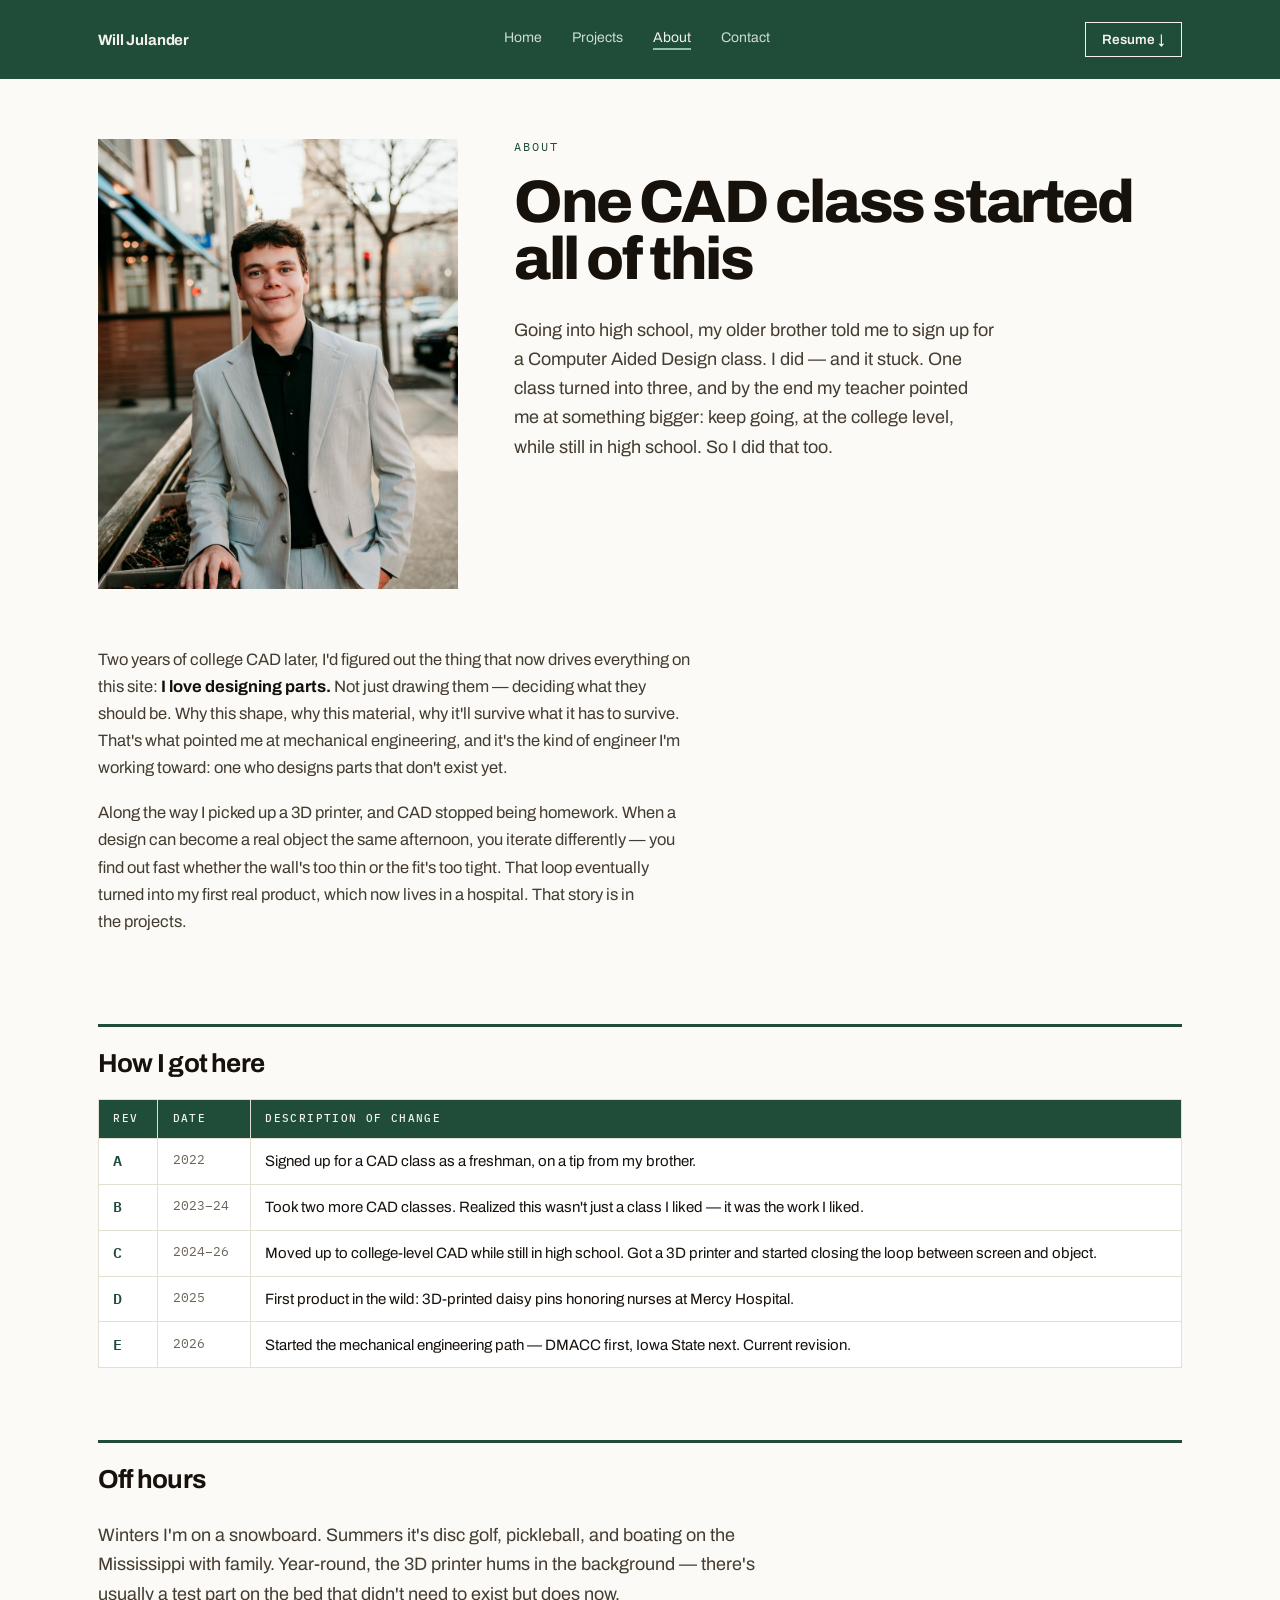
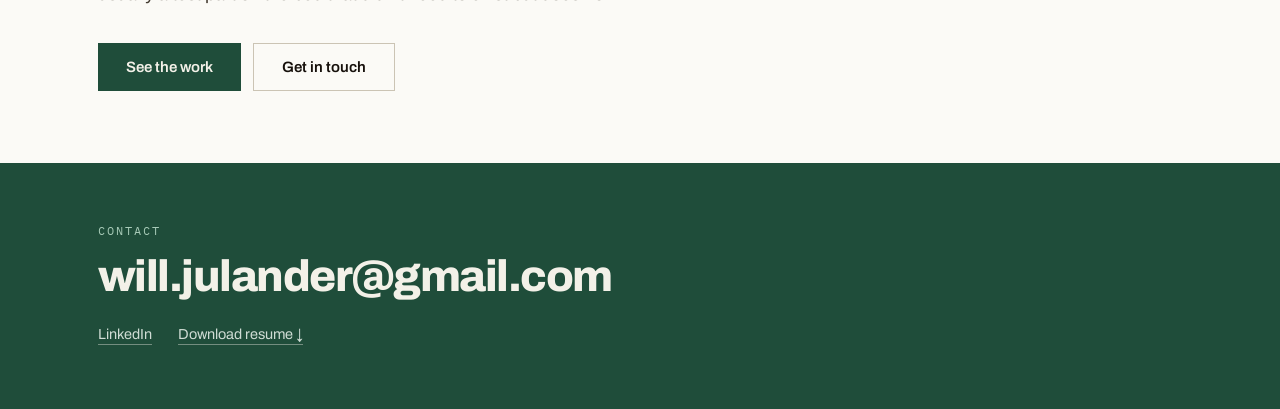
==== about.html @ 6ea503ba "Initial upload of portfolio site" ====
<!DOCTYPE html>
<html lang="en">
<head>
<meta charset="UTF-8">
<meta name="viewport" content="width=device-width, initial-scale=1.0">
<title>About — Will Julander</title>
<meta name="description" content="How Will Julander went from one CAD class to mechanical engineering.">
<link rel="icon" href="data:image/svg+xml,%3Csvg xmlns='http://www.w3.org/2000/svg' viewBox='0 0 32 32'%3E%3Crect width='32' height='32' fill='%231f4d3a'/%3E%3Ctext x='16' y='22' font-family='Arial' font-size='13' font-weight='bold' fill='%23f3f1e8' text-anchor='middle'%3EWJ%3C/text%3E%3C/svg%3E">
<link rel="preconnect" href="https://fonts.googleapis.com">
<link rel="preconnect" href="https://fonts.gstatic.com" crossorigin>
<link href="https://fonts.googleapis.com/css2?family=Archivo:wght@400;500;600;700;800&family=IBM+Plex+Mono:wght@400;500&display=swap" rel="stylesheet">
<link rel="stylesheet" href="css/style.css">
</head>
<body>
<div class="page">

  <header class="site">
    <a class="mark" href="index.html">Will Julander</a>
    <nav class="nav-links" aria-label="Main">
      <a href="index.html">Home</a>
      <a href="projects.html">Projects</a>
      <a href="about.html" aria-current="page">About</a>
      <a href="contact.html">Contact</a>
    </nav>
    <a class="btn-resume" href="assets/Will-Julander-Resume.pdf" download>Resume &#8595;</a>
  </header>

  <main>
    <section class="about-hero reveal">
      <img src="assets/headshot.jpg" alt="Will Julander">
      <div>
        <p class="eyebrow">About</p>
        <h1>One CAD class started all of this</h1>
        <p class="lede">Going into high school, my older brother told me to sign up for a
        Computer Aided Design class. I did &mdash; and it stuck. One class turned into three,
        and by the end my teacher pointed me at something bigger: keep going, at the college
        level, while still in high school. So I did that too.</p>
      </div>
    </section>

    <section class="section-wrap reveal">
      <div class="prose">
        <p>Two years of college CAD later, I'd figured out the thing that now drives
        everything on this site: <strong>I love designing parts.</strong> Not just drawing
        them &mdash; deciding what they should be. Why this shape, why this material, why
        it'll survive what it has to survive. That's what pointed me at mechanical
        engineering, and it's the kind of engineer I'm working toward: one who designs parts
        that don't exist yet.</p>
        <p>Along the way I picked up a 3D printer, and CAD stopped being homework. When a
        design can become a real object the same afternoon, you iterate differently &mdash;
        you find out fast whether the wall's too thin or the fit's too tight. That loop
        eventually turned into my first real product, which now lives in a hospital. That
        story is in <a href="projects/daisies-for-mercy.html">the projects</a>.</p>
      </div>
    </section>

    <section class="section-wrap reveal">
      <h2 class="ruled-h">How I got here</h2>
      <table class="rev-table">
        <thead>
          <tr><th scope="col">Rev</th><th scope="col">Date</th><th scope="col">Description of change</th></tr>
        </thead>
        <tbody>
          <tr><td class="rev">A</td><td class="date">2022</td><td>Signed up for a CAD class as a freshman, on a tip from my brother.</td></tr>
          <tr><td class="rev">B</td><td class="date">2023&ndash;24</td><td>Took two more CAD classes. Realized this wasn't just a class I liked &mdash; it was the work I liked.</td></tr>
          <tr><td class="rev">C</td><td class="date">2024&ndash;26</td><td>Moved up to college-level CAD while still in high school. Got a 3D printer and started closing the loop between screen and object.</td></tr>
          <tr><td class="rev">D</td><td class="date">2025</td><td>First product in the wild: 3D-printed daisy pins honoring nurses at Mercy Hospital.</td></tr>
          <tr><td class="rev">E</td><td class="date">2026</td><td>Started the mechanical engineering path &mdash; DMACC first, Iowa State next. Current revision.</td></tr>
        </tbody>
      </table>
    </section>

    <section class="section-wrap reveal">
      <h2 class="ruled-h">Off hours</h2>
      <p class="lede" style="max-width: 70ch;">Winters I'm on a snowboard. Summers it's disc
      golf, pickleball, and boating on the Mississippi with family. Year-round, the 3D printer
      hums in the background &mdash; there's usually a test part on the bed that didn't need
      to exist but does now.</p>
      <div class="ctas">
        <a class="btn solid" href="projects.html">See the work</a>
        <a class="btn quiet" href="contact.html">Get in touch</a>
      </div>
    </section>
  </main>

  <footer class="contact">
    <p class="eyebrow">Contact</p>
    <a class="contact-email" href="mailto:will.julander@gmail.com">will.julander@gmail.com</a>
    <div class="contact-links">
      <a href="https://www.linkedin.com/in/will-julander/" target="_blank" rel="noopener">LinkedIn</a>
      <a href="assets/Will-Julander-Resume.pdf" download>Download resume &#8595;</a>
    </div>
  </footer>

</div>

<script src="js/main.js"></script>
</body>
</html>
---- css/style.css ----
/* Will Julander — Portfolio (direction "6a Ruled")
   Plain CSS, no build step. Fonts: Archivo + IBM Plex Mono (Google Fonts).
   Warm paper ground, one strong brand green used in quantity, projects as rows. */

:root {
  --green: #1f4d3a;          /* primary brand green */
  --green-dark: #163827;     /* hover / footer-solid variant */
  --green-tint: #eef1ec;     /* row hover, model panel ground */
  --green-pale: #a8cbb8;     /* small labels on green */
  --green-soft: #cfdcd4;     /* body text on green */
  --paper: #fbfaf6;          /* page background */
  --paper-2: #f3f1e8;        /* light-on-green text, inset panels */
  --ink: #17110c;            /* headlines */
  --ink-2: #443c31;          /* hero body copy */
  --ink-3: #504738;          /* project body copy */
  --ink-4: #6b6459;          /* small labels, nav idle */
  --rule: #e4dfd3;           /* hairline dividers */
  --rule-2: #cbc4b4;         /* secondary button border */
  --wrap: 1180px;
  /* Side padding that lines full-bleed bars' content up with the 1180px column
     (the column's own sections carry 48px padding, so 1180 - 96 = 1084). */
  --edge: max(48px, calc((100vw - 1084px) / 2));
}

* { box-sizing: border-box; }

html { scroll-behavior: smooth; overflow-x: hidden; }

body {
  margin: 0;
  overflow-x: hidden;
  background: var(--paper);
  color: var(--ink);
  font-family: Archivo, "Helvetica Neue", Helvetica, Arial, sans-serif;
  -webkit-font-smoothing: antialiased;
}

a { color: inherit; text-decoration: none; }
a:hover { color: var(--green); }
img, svg { display: block; max-width: 100%; }

::selection { background: var(--green-tint); color: var(--green-dark); }
:focus-visible { outline: 2px solid var(--green); outline-offset: 3px; }

.page { max-width: var(--wrap); margin: 0 auto; }

/* Shared small type */
.eyebrow {
  margin: 0 0 20px;
  font-family: "IBM Plex Mono", ui-monospace, monospace;
  font-size: 11.5px;
  letter-spacing: 0.18em;
  text-transform: uppercase;
  color: var(--green);
}
.mono-note {
  font-family: "IBM Plex Mono", ui-monospace, monospace;
  font-size: 10.5px;
  letter-spacing: 0.12em;
  text-transform: uppercase;
  color: var(--ink-4);
}

/* ---------- header (green bar) ---------- */
.site {
  display: flex;
  align-items: center;
  justify-content: space-between;
  gap: 24px;
  width: 100vw;
  margin-left: calc(50% - 50vw);
  padding: 22px var(--edge);
  background: var(--green);
  color: var(--paper-2);
}
.site .mark { font-size: 15px; font-weight: 700; letter-spacing: -0.01em; }
.site .mark:hover { color: #fff; }
.nav-links { display: flex; gap: 30px; font-size: 14px; }
.nav-links a { color: var(--green-soft); }
.nav-links a:hover { color: #fff; }
.nav-links a[aria-current="page"] {
  color: var(--paper-2);
  border-bottom: 2px solid #8fbfa5;
  padding-bottom: 3px;
}
.btn-resume {
  font-size: 13.5px;
  font-weight: 600;
  border: 1.5px solid var(--paper-2);
  padding: 9px 16px;
}
.btn-resume:hover { background: var(--paper-2); color: var(--green); }

/* ---------- buttons ---------- */
.btn {
  display: inline-flex;
  align-items: center;
  gap: 0.5em;
  font-size: 15px;
  font-weight: 600;
  padding: 15px 28px;
  transition: background 0.2s, border-color 0.2s, color 0.2s;
}
.btn.solid { background: var(--green); color: var(--paper-2); }
.btn.solid:hover { background: var(--green-dark); color: var(--paper-2); }
.btn.quiet { border: 1.5px solid var(--rule-2); color: var(--ink); }
.btn.quiet:hover { border-color: var(--green); color: var(--green); }

/* ---------- hero (home) ---------- */
.hero {
  display: grid;
  grid-template-columns: 400px 1fr;
  gap: 56px;
  align-items: center;
  padding: 64px 48px 56px;
}
.hero img { width: 100%; aspect-ratio: 4 / 5; object-fit: cover; }
.hero h1 {
  margin: 0;
  font-size: 84px;
  line-height: 0.92;
  font-weight: 800;
  letter-spacing: -0.042em;
}
.lede {
  margin: 28px 0 0;
  max-width: 48ch;
  font-size: 18px;
  line-height: 1.62;
  color: var(--ink-2);
  text-wrap: pretty;
}
.ctas { display: flex; gap: 12px; margin-top: 34px; flex-wrap: wrap; }

/* ---------- ruled statement band (the "6a" middle) ---------- */
.statement {
  margin: 0 48px 70px;
  padding: 34px 0;
  border-top: 3px solid var(--green);
  border-bottom: 3px solid var(--green);
}
.statement h2 {
  margin: 0;
  font-size: 38px;
  font-weight: 700;
  letter-spacing: -0.035em;
  color: var(--ink);
}
.statement p {
  margin: 14px 0 0;
  max-width: 78ch;
  font-size: 16.5px;
  line-height: 1.6;
  color: var(--ink-3);
  text-wrap: pretty;
}

/* ---------- featured projects (rows) ---------- */
.projects { padding: 0 48px 72px; }
.projects h2 {
  margin: 0 0 34px;
  padding-bottom: 16px;
  font-size: 30px;
  font-weight: 700;
  letter-spacing: -0.025em;
  border-bottom: 1px solid var(--green);
}
.row {
  display: grid;
  grid-template-columns: 300px 1fr;
  gap: 34px;
  align-items: center;
  padding: 26px 18px;
  margin: 0 -18px;
  border-bottom: 1px solid var(--rule);
  transition: background 0.2s;
}
.row:hover { background: var(--green-tint); color: inherit; }
.row-media {
  height: 186px;
  display: flex;
  align-items: flex-end;
  padding: 11px;
  background: repeating-linear-gradient(135deg, #e4e8e2 0 8px, var(--green-tint) 8px 16px);
}
.row-media.has-img { padding: 0; background: none; }
.row-media.has-img img { width: 100%; height: 100%; object-fit: cover; }
.slot-label {
  font-family: "IBM Plex Mono", ui-monospace, monospace;
  font-size: 10px;
  letter-spacing: 0.1em;
  text-transform: uppercase;
  color: var(--ink-4);
}
.row-viewer {
  position: relative;
  height: 186px;
  background: var(--green-tint);
  border: 1px solid #dbe2dc;
  overflow: hidden;
}
.row-viewer canvas { display: block; width: 100%; height: 100%; cursor: grab; }
.row-viewer canvas:active { cursor: grabbing; }
.drag-hint {
  position: absolute;
  bottom: 8px;
  right: 10px;
  z-index: 2;
  padding: 3px 7px;
  background: rgba(255, 255, 255, 0.8);
  font-family: "IBM Plex Mono", ui-monospace, monospace;
  font-size: 10px;
  letter-spacing: 0.1em;
  text-transform: uppercase;
  color: var(--green);
}
.row-tag {
  margin: 0 0 10px;
  font-family: "IBM Plex Mono", ui-monospace, monospace;
  font-size: 10.5px;
  letter-spacing: 0.14em;
  text-transform: uppercase;
  color: var(--green);
}
.row h3 {
  margin: 0 0 9px;
  font-size: 24px;
  font-weight: 700;
  letter-spacing: -0.025em;
}
.row p {
  margin: 0;
  max-width: 64ch;
  font-size: 15.5px;
  line-height: 1.58;
  color: var(--ink-3);
}
.all-projects { margin-top: 22px; }
.all-projects a { font-size: 14.5px; font-weight: 600; color: var(--green); }
.all-projects a:hover { color: var(--green-dark); }

/* ---------- interior page intro ---------- */
.page-intro {
  padding: 60px 48px 40px;
}
.page-intro h1 {
  margin: 0;
  font-size: 64px;
  line-height: 0.95;
  font-weight: 800;
  letter-spacing: -0.04em;
}
.page-intro .lede { margin-top: 24px; max-width: 62ch; }

.section-wrap { padding: 0 48px 72px; }

/* ---------- prose (about, detail copy) ---------- */
.prose { max-width: 66ch; }
.prose > * + * { margin-top: 1.1rem; }
.prose p { font-size: 16.5px; line-height: 1.65; color: var(--ink-2); text-wrap: pretty; }
.prose strong { color: var(--ink); }

/* Ruled sub-heading — the statement-band rules, reused to divide long-form */
.ruled-h {
  margin: 0 0 22px;
  padding: 22px 0 0;
  border-top: 3px solid var(--green);
  font-size: 26px;
  font-weight: 700;
  letter-spacing: -0.03em;
}

/* ---------- about: photo + intro ---------- */
.about-hero {
  display: grid;
  grid-template-columns: 360px 1fr;
  gap: 56px;
  align-items: start;
  padding: 60px 48px 40px;
}
.about-hero img { width: 100%; aspect-ratio: 4 / 5; object-fit: cover; }
.about-hero h1 {
  margin: 0;
  font-size: 60px;
  line-height: 0.95;
  font-weight: 800;
  letter-spacing: -0.04em;
}

/* revision-history table — the story as a rev block, in 6a green */
.rev-table { width: 100%; border-collapse: collapse; border: 1.5px solid var(--green); background: #fff; }
.rev-table caption {
  text-align: left;
  font-family: "IBM Plex Mono", ui-monospace, monospace;
  font-size: 11px;
  letter-spacing: 0.14em;
  text-transform: uppercase;
  color: var(--ink-4);
  padding-bottom: 0.7rem;
}
.rev-table th, .rev-table td {
  padding: 0.7rem 0.9rem;
  border: 1px solid var(--rule);
  text-align: left;
  vertical-align: top;
  font-size: 15px;
  line-height: 1.5;
}
.rev-table thead th {
  font-family: "IBM Plex Mono", ui-monospace, monospace;
  font-size: 10.5px;
  letter-spacing: 0.13em;
  text-transform: uppercase;
  color: var(--paper-2);
  font-weight: 500;
  background: var(--green);
}
.rev-table .rev { font-family: "IBM Plex Mono", ui-monospace, monospace; color: var(--green); font-weight: 600; white-space: nowrap; }
.rev-table .date { font-family: "IBM Plex Mono", ui-monospace, monospace; font-size: 13px; color: var(--ink-4); white-space: nowrap; }

/* ---------- contact page ---------- */
.contact-main { padding: 60px 48px 40px; }
.contact-main .big {
  margin: 0;
  font-size: clamp(28px, 4.5vw, 52px);
  font-weight: 800;
  letter-spacing: -0.035em;
  line-height: 1.05;
  text-wrap: pretty;
}
.contact-main .big a { border-bottom: 3px solid var(--green); }
.contact-main .big a:hover { color: var(--green); }
.contact-rows { margin-top: 40px; border-top: 1.5px solid var(--green); }
.contact-rows .r {
  display: grid;
  grid-template-columns: 190px 1fr auto;
  gap: 20px;
  align-items: center;
  padding: 18px 0;
  border-bottom: 1px solid var(--rule);
  font-size: 15.5px;
}
.contact-rows .r .k {
  font-family: "IBM Plex Mono", ui-monospace, monospace;
  font-size: 11px;
  letter-spacing: 0.14em;
  text-transform: uppercase;
  color: var(--green);
}
.notes { margin-top: 40px; }
.notes ol { list-style: none; counter-reset: n; margin: 14px 0 0; padding: 0; }
.notes li {
  counter-increment: n;
  position: relative;
  padding: 8px 0 8px 34px;
  color: var(--ink-3);
  font-size: 15px;
  line-height: 1.55;
}
.notes li::before {
  content: counter(n) ".";
  position: absolute;
  left: 4px;
  font-family: "IBM Plex Mono", ui-monospace, monospace;
  font-size: 13px;
  color: var(--green);
}

/* ---------- project detail pages ---------- */
.detail-head {
  margin: 40px 48px 0;
  border: 1.5px solid var(--green);
  background: #fff;
  display: grid;
  grid-template-columns: 1fr auto;
}
.detail-head .title-cell { padding: 30px 34px; }
.detail-head .title-cell .row-tag { margin-bottom: 12px; }
.detail-head .title-cell h1 {
  margin: 0;
  font-size: clamp(30px, 4.5vw, 46px);
  font-weight: 800;
  letter-spacing: -0.035em;
  line-height: 0.98;
}
.detail-head .spec-cell {
  border-left: 1.5px solid var(--green);
  display: grid;
  grid-auto-rows: 1fr;
  min-width: 210px;
}
.detail-head .spec-cell div {
  padding: 0.6rem 1.1rem;
  display: flex;
  flex-direction: column;
  justify-content: center;
}
.detail-head .spec-cell div + div { border-top: 1px solid var(--rule); }
.spec-label {
  font-family: "IBM Plex Mono", ui-monospace, monospace;
  font-size: 9.5px;
  letter-spacing: 0.13em;
  text-transform: uppercase;
  color: var(--ink-4);
}
.spec-value { font-family: "IBM Plex Mono", ui-monospace, monospace; font-size: 13px; color: var(--ink); }

.detail-body {
  display: grid;
  grid-template-columns: minmax(0, 1.6fr) minmax(0, 1fr);
  gap: 56px;
  padding: 48px 48px 24px;
}
.detail-body h2 { font-size: 22px; font-weight: 700; letter-spacing: -0.02em; margin: 34px 0 0; }
.detail-body h2:first-child { margin-top: 0; }
.detail-body .prose > * + * { margin-top: 1rem; }

/* the detail-page live model panel */
.model-panel {
  position: relative;
  height: 300px;
  background: var(--green-tint);
  border: 1px solid #dbe2dc;
  overflow: hidden;
}
.model-panel canvas { display: block; width: 100%; height: 100%; cursor: grab; }
.model-panel canvas:active { cursor: grabbing; }

.process-list { list-style: none; counter-reset: step; margin: 0; padding: 0; }
.process-list li {
  counter-increment: step;
  padding: 0.9rem 0 0.9rem 3rem;
  position: relative;
  border-bottom: 1px solid var(--rule);
  font-size: 15.5px;
  line-height: 1.55;
  color: var(--ink-3);
}
.process-list li::before {
  content: counter(step, decimal-leading-zero);
  position: absolute;
  left: 0;
  top: 0.95rem;
  font-family: "IBM Plex Mono", ui-monospace, monospace;
  font-size: 13px;
  color: var(--green);
}

aside.detail-side > * + * { margin-top: 1.6rem; }

.spec-table { width: 100%; border-collapse: collapse; border: 1px solid var(--rule); background: #fff; }
.spec-table th, .spec-table td {
  text-align: left;
  padding: 0.6rem 0.85rem;
  border-bottom: 1px solid var(--rule);
  font-size: 14px;
}
.spec-table th {
  font-family: "IBM Plex Mono", ui-monospace, monospace;
  font-size: 10px;
  letter-spacing: 0.12em;
  text-transform: uppercase;
  color: var(--ink-4);
  font-weight: 500;
  width: 40%;
}
.spec-table tr:last-child th, .spec-table tr:last-child td { border-bottom: none; }

/* placeholder slots on detail pages */
.slot {
  border: 1.5px dashed var(--rule-2);
  background: repeating-linear-gradient(135deg, #e4e8e2 0 8px, var(--green-tint) 8px 16px);
  display: flex;
  align-items: flex-end;
  padding: 11px;
  min-height: 200px;
}
.slot .slot-label { color: var(--ink-4); }

.back-link {
  display: inline-block;
  font-family: "IBM Plex Mono", ui-monospace, monospace;
  font-size: 11.5px;
  letter-spacing: 0.12em;
  text-transform: uppercase;
  color: var(--green);
}
.detail-top { padding: 20px 48px 0; }

/* ---------- contact block (green footer) ---------- */
.contact {
  width: 100vw;
  margin-left: calc(50% - 50vw);
  padding: 60px var(--edge) 64px;
  background: var(--green);
  color: var(--paper-2);
}
.contact .eyebrow { color: var(--green-pale); margin-bottom: 14px; }
.contact-email {
  font-size: 44px;
  font-weight: 800;
  letter-spacing: -0.035em;
  color: var(--paper-2);
}
.contact-email:hover { color: #fff; }
.contact-links { display: flex; gap: 26px; margin-top: 26px; font-size: 14.5px; flex-wrap: wrap; }
.contact-links a {
  color: var(--green-soft);
  border-bottom: 1px solid rgba(243, 241, 232, 0.4);
  padding-bottom: 2px;
}
.contact-links a:hover { color: #fff; }

/* ---------- reveal (subtle) ---------- */
.reveal { opacity: 0; transform: translateY(14px); }
.reveal.in {
  opacity: 1;
  transform: none;
  transition: opacity 0.7s cubic-bezier(0.2, 0.7, 0.2, 1), transform 0.7s cubic-bezier(0.2, 0.7, 0.2, 1);
}
@media (prefers-reduced-motion: reduce) {
  html { scroll-behavior: auto; }
  .reveal { opacity: 1; transform: none; }
}

/* ---------- responsive ---------- */
@media (max-width: 980px) {
  .site { padding: 18px 28px; flex-wrap: wrap; }
  .hero { grid-template-columns: 1fr; gap: 32px; padding: 44px 28px 40px; }
  .hero img { max-width: 340px; }
  .hero h1 { font-size: 62px; }
  .statement { margin: 0 28px 52px; }
  .statement h2 { font-size: 30px; }
  .projects { padding: 0 28px 56px; }
  .row { grid-template-columns: 1fr; gap: 18px; }
  .page-intro { padding: 44px 28px 32px; }
  .page-intro h1 { font-size: 48px; }
  .section-wrap { padding: 0 28px 56px; }
  .about-hero { grid-template-columns: 1fr; gap: 28px; padding: 44px 28px 32px; }
  .about-hero img { max-width: 320px; }
  .about-hero h1 { font-size: 46px; }
  .contact-main { padding: 44px 28px 32px; }
  .contact-rows .r { grid-template-columns: 1fr; gap: 4px; }
  .detail-top { padding: 16px 28px 0; }
  .detail-head { margin: 32px 28px 0; grid-template-columns: 1fr; }
  .detail-head .spec-cell { border-left: none; border-top: 1.5px solid var(--green); grid-template-columns: repeat(2, 1fr); }
  .detail-head .spec-cell div + div { border-top: none; }
  .detail-head .spec-cell div { border-top: 1px solid var(--rule); }
  .detail-head .spec-cell div:nth-child(-n+2) { border-top: none; }
  .detail-body { grid-template-columns: 1fr; gap: 32px; padding: 36px 28px 16px; }
  .back-link { margin-left: 28px; margin-right: 28px; }
  .contact { padding: 44px 28px 48px; }
  .contact-email { font-size: 30px; }
}
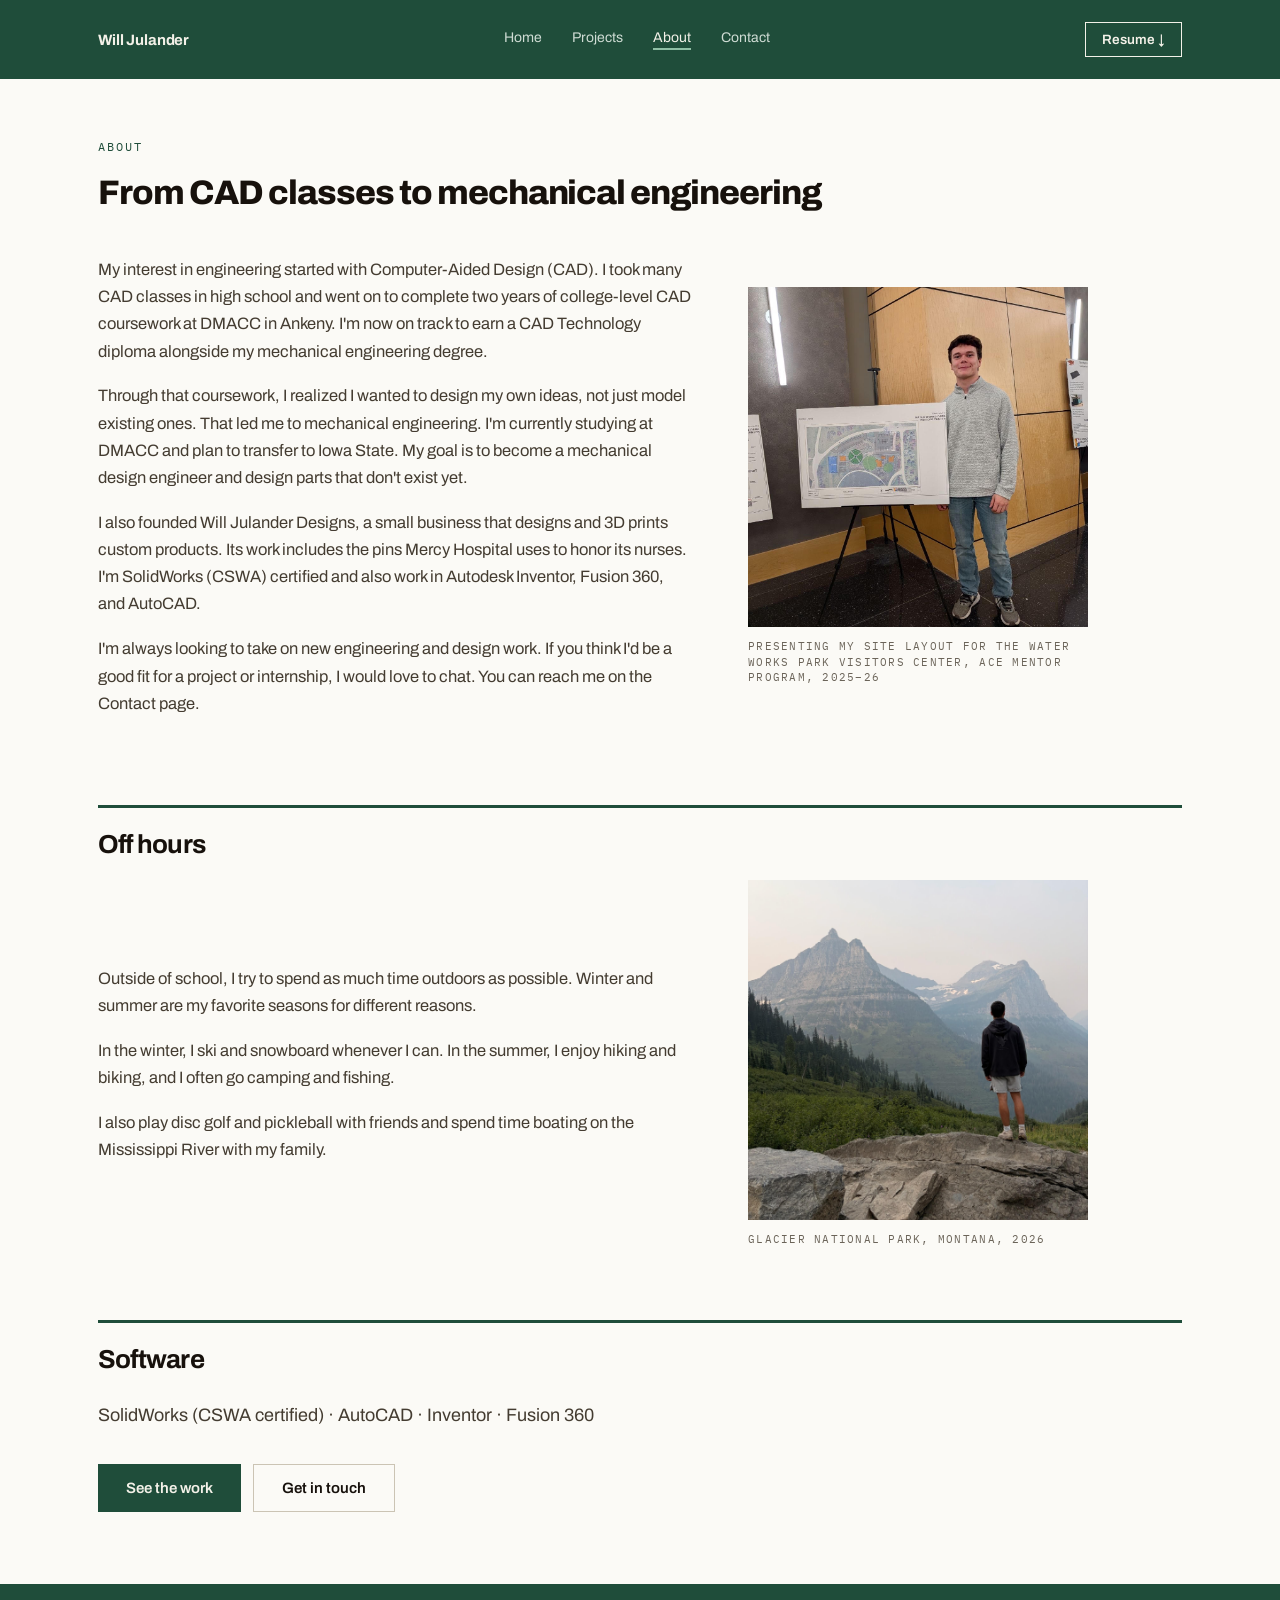
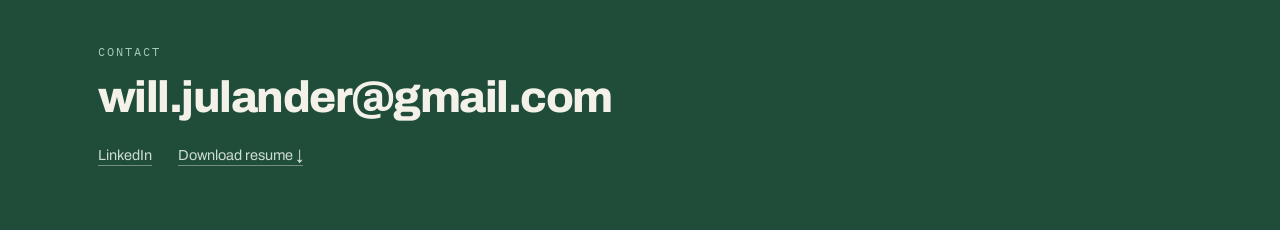
==== commit 82a28a6b: "Reworded Site and added about me pictures" ====
--- a/about.html
+++ b/about.html
@@ -26,56 +26,59 @@
   </header>
 
   <main>
-    <section class="about-hero reveal">
-      <img src="assets/headshot.jpg" alt="Will Julander">
+    <section class="page-intro about-intro reveal">
       <div>
         <p class="eyebrow">About</p>
-        <h1>One CAD class started all of this</h1>
-        <p class="lede">Going into high school, my older brother told me to sign up for a
-        Computer Aided Design class. I did &mdash; and it stuck. One class turned into three,
-        and by the end my teacher pointed me at something bigger: keep going, at the college
-        level, while still in high school. So I did that too.</p>
+        <h1>From CAD classes to mechanical engineering</h1>
+      </div>
+    </section>
+
+    <section class="section-wrap about-body reveal">
+      <div class="prose">
+        <p>My interest in engineering started with Computer-Aided Design (CAD). I took many
+        CAD classes in high school and went on to complete two years of college-level CAD
+        coursework at DMACC in Ankeny. I'm now on track to earn a CAD Technology diploma
+        alongside my mechanical engineering degree.</p>
+        <p>Through that coursework, I realized I wanted to design my own ideas, not just model
+        existing ones. That led me to mechanical engineering. I'm currently studying at DMACC
+        and plan to transfer to Iowa State. My goal is to become a mechanical design engineer
+        and design parts that don't exist yet.</p>
+        <p>I also founded Will Julander Designs, a small business that designs and 3D prints
+        custom products. Its work includes
+        the pins Mercy Hospital uses to honor its
+        nurses. I'm SolidWorks (CSWA) certified and also work in Autodesk Inventor, Fusion 360,
+        and AutoCAD.</p>
+        <p>I'm always looking to take on new engineering and design work. If you think I'd be a
+        good fit for a project or internship, I would love to chat. You can reach me on the
+        <a href="contact.html">Contact page</a>.</p>
+      </div>
+      <figure class="about-photo centered">
+        <img src="assets/ace-board.jpg" alt="Will Julander standing next to his site layout board for the Water Works Park Visitors Center">
+        <figcaption class="mono-note">Presenting my site layout for the Water Works Park Visitors Center, ACE Mentor Program, 2025&ndash;26</figcaption>
+      </figure>
+    </section>
+
+    <section class="section-wrap reveal">
+      <h2 class="ruled-h">Off hours</h2>
+      <div class="about-body" style="align-items: center;">
+        <div class="prose">
+          <p>Outside of school, I try to spend as much time outdoors as possible. Winter and
+          summer are my favorite seasons for different reasons.</p>
+          <p>In the winter, I ski and snowboard whenever I can. In the summer, I enjoy hiking
+          and biking, and I often go camping and fishing.</p>
+          <p>I also play disc golf and pickleball with friends and spend time boating on the
+          Mississippi River with my family.</p>
+        </div>
+        <figure class="about-photo centered">
+          <img class="tall" src="assets/glacier.jpg" alt="Will Julander standing on a rock overlooking mountain peaks in Glacier National Park">
+          <figcaption class="mono-note">Glacier National Park, Montana, 2026</figcaption>
+        </figure>
       </div>
     </section>
 
     <section class="section-wrap reveal">
-      <div class="prose">
-        <p>Two years of college CAD later, I'd figured out the thing that now drives
-        everything on this site: <strong>I love designing parts.</strong> Not just drawing
-        them &mdash; deciding what they should be. Why this shape, why this material, why
-        it'll survive what it has to survive. That's what pointed me at mechanical
-        engineering, and it's the kind of engineer I'm working toward: one who designs parts
-        that don't exist yet.</p>
-        <p>Along the way I picked up a 3D printer, and CAD stopped being homework. When a
-        design can become a real object the same afternoon, you iterate differently &mdash;
-        you find out fast whether the wall's too thin or the fit's too tight. That loop
-        eventually turned into my first real product, which now lives in a hospital. That
-        story is in <a href="projects/daisies-for-mercy.html">the projects</a>.</p>
-      </div>
-    </section>
-
-    <section class="section-wrap reveal">
-      <h2 class="ruled-h">How I got here</h2>
-      <table class="rev-table">
-        <thead>
-          <tr><th scope="col">Rev</th><th scope="col">Date</th><th scope="col">Description of change</th></tr>
-        </thead>
-        <tbody>
-          <tr><td class="rev">A</td><td class="date">2022</td><td>Signed up for a CAD class as a freshman, on a tip from my brother.</td></tr>
-          <tr><td class="rev">B</td><td class="date">2023&ndash;24</td><td>Took two more CAD classes. Realized this wasn't just a class I liked &mdash; it was the work I liked.</td></tr>
-          <tr><td class="rev">C</td><td class="date">2024&ndash;26</td><td>Moved up to college-level CAD while still in high school. Got a 3D printer and started closing the loop between screen and object.</td></tr>
-          <tr><td class="rev">D</td><td class="date">2025</td><td>First product in the wild: 3D-printed daisy pins honoring nurses at Mercy Hospital.</td></tr>
-          <tr><td class="rev">E</td><td class="date">2026</td><td>Started the mechanical engineering path &mdash; DMACC first, Iowa State next. Current revision.</td></tr>
-        </tbody>
-      </table>
-    </section>
-
-    <section class="section-wrap reveal">
-      <h2 class="ruled-h">Off hours</h2>
-      <p class="lede" style="max-width: 70ch;">Winters I'm on a snowboard. Summers it's disc
-      golf, pickleball, and boating on the Mississippi with family. Year-round, the 3D printer
-      hums in the background &mdash; there's usually a test part on the bed that didn't need
-      to exist but does now.</p>
+      <h2 class="ruled-h">Software</h2>
+      <p class="lede" style="max-width: 70ch;">SolidWorks (CSWA certified) &middot; AutoCAD &middot; Inventor &middot; Fusion 360</p>
       <div class="ctas">
         <a class="btn solid" href="projects.html">See the work</a>
         <a class="btn quiet" href="contact.html">Get in touch</a>
--- a/css/style.css
+++ b/css/style.css
@@ -287,6 +287,23 @@
   letter-spacing: -0.04em;
 }
 
+/* about: smaller page heading, a step above the ruled section headings */
+.page-intro.about-intro { padding-bottom: 28px; }
+.page-intro.about-intro h1 { font-size: 34px; line-height: 1.1; letter-spacing: -0.03em; }
+
+/* about: story text + photo on the right */
+.about-body {
+  display: grid;
+  grid-template-columns: minmax(0, 66ch) 340px;
+  gap: 56px;
+  align-items: start;
+}
+.about-photo { margin: 0; }
+.about-photo.centered { align-self: center; }
+.about-photo img { width: 100%; aspect-ratio: 1 / 1; object-fit: cover; object-position: 50% 35%; }
+.about-photo img.tall { aspect-ratio: 1 / 1; object-position: 50% 75%; }
+.about-photo figcaption { margin-top: 12px; line-height: 1.5; }
+
 /* revision-history table — the story as a rev block, in 6a green */
 .rev-table { width: 100%; border-collapse: collapse; border: 1.5px solid var(--green); background: #fff; }
 .rev-table caption {
@@ -539,6 +556,8 @@
   .about-hero { grid-template-columns: 1fr; gap: 28px; padding: 44px 28px 32px; }
   .about-hero img { max-width: 320px; }
   .about-hero h1 { font-size: 46px; }
+  .about-body { grid-template-columns: 1fr; gap: 32px; }
+  .about-photo { max-width: 340px; }
   .contact-main { padding: 44px 28px 32px; }
   .contact-rows .r { grid-template-columns: 1fr; gap: 4px; }
   .detail-top { padding: 16px 28px 0; }
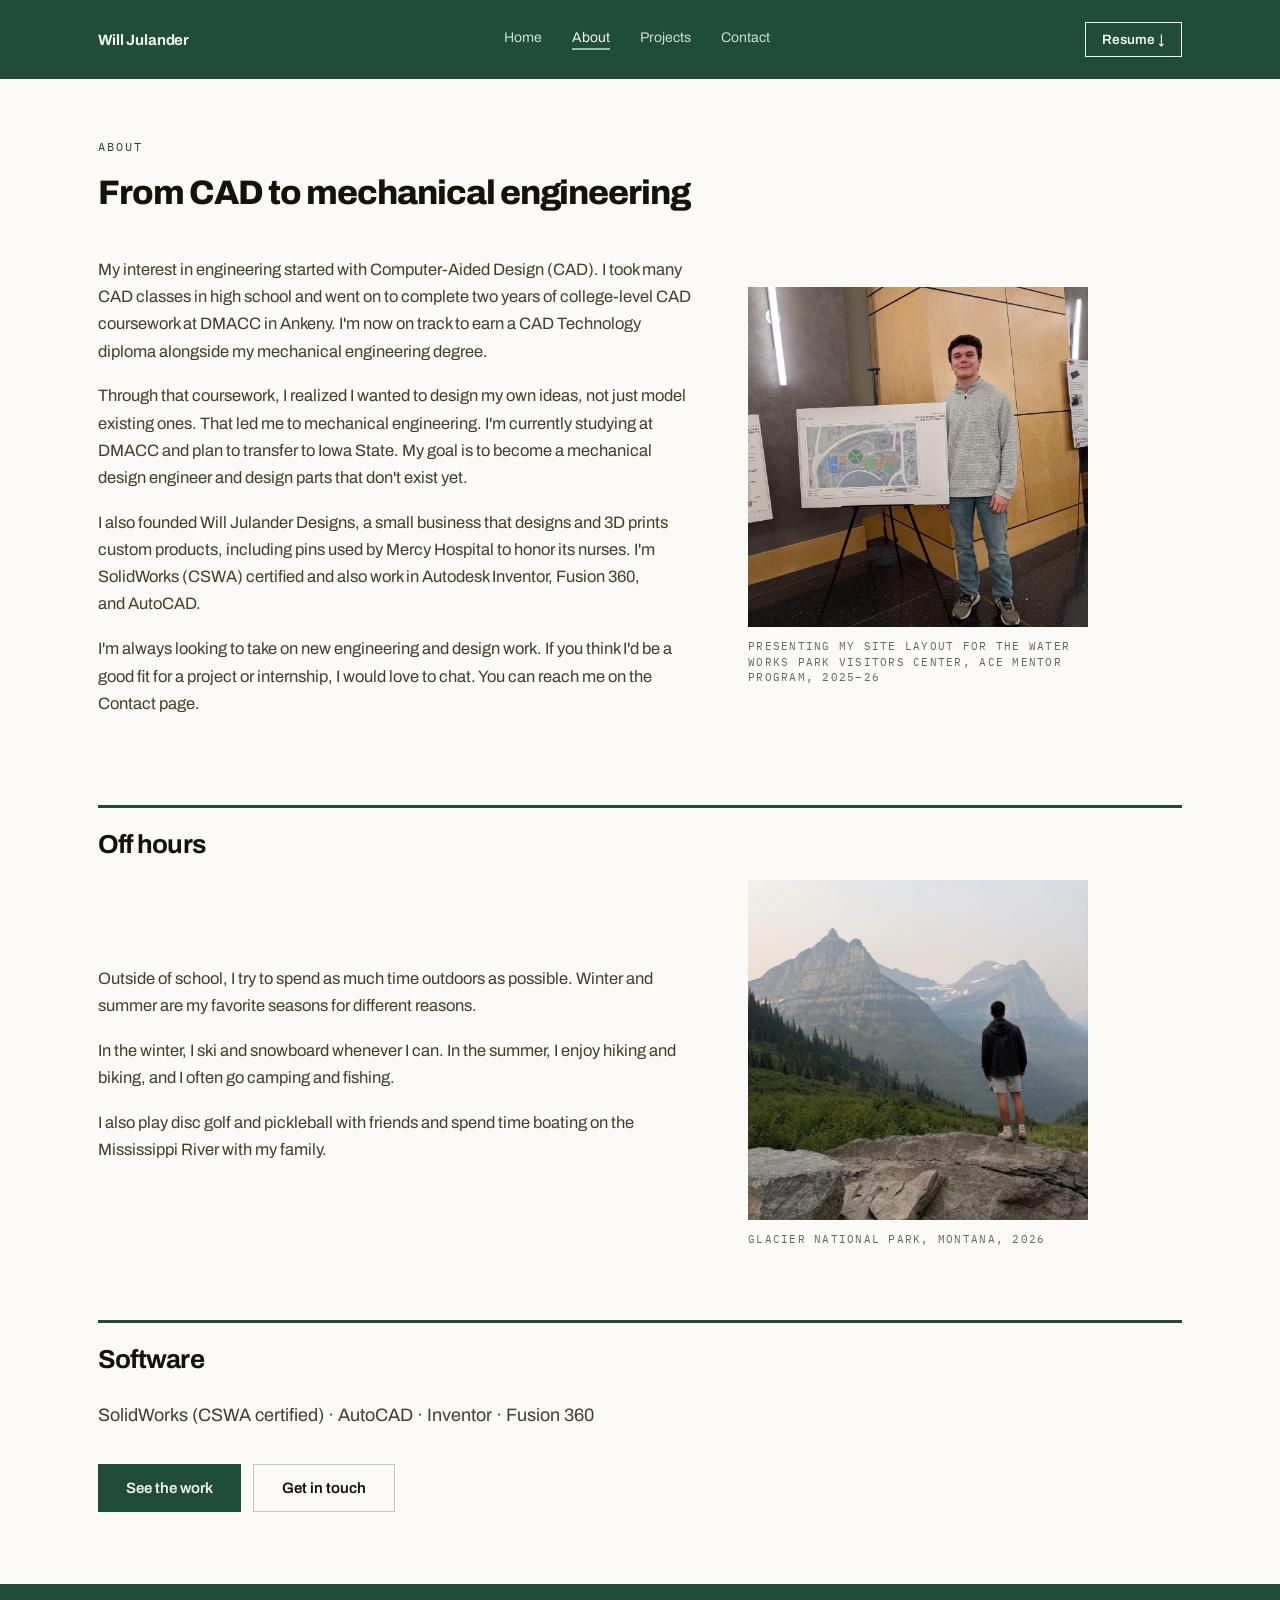
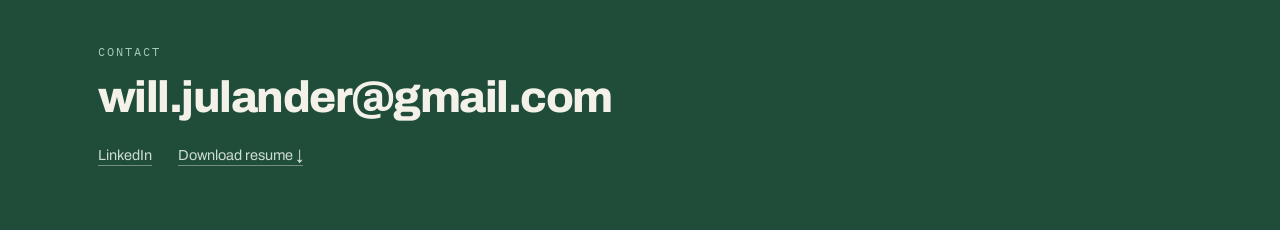
==== commit a50941f7: "Mothers Sudgestions" ====
--- a/about.html
+++ b/about.html
@@ -9,7 +9,7 @@
 <link rel="preconnect" href="https://fonts.googleapis.com">
 <link rel="preconnect" href="https://fonts.gstatic.com" crossorigin>
 <link href="https://fonts.googleapis.com/css2?family=Archivo:wght@400;500;600;700;800&family=IBM+Plex+Mono:wght@400;500&display=swap" rel="stylesheet">
-<link rel="stylesheet" href="css/style.css">
+<link rel="stylesheet" href="css/style.css?v=2">
 </head>
 <body>
 <div class="page">
@@ -18,8 +18,8 @@
     <a class="mark" href="index.html">Will Julander</a>
     <nav class="nav-links" aria-label="Main">
       <a href="index.html">Home</a>
+      <a href="about.html" aria-current="page">About</a>
       <a href="projects.html">Projects</a>
-      <a href="about.html" aria-current="page">About</a>
       <a href="contact.html">Contact</a>
     </nav>
     <a class="btn-resume" href="assets/Will-Julander-Resume.pdf" download>Resume &#8595;</a>
@@ -29,7 +29,7 @@
     <section class="page-intro about-intro reveal">
       <div>
         <p class="eyebrow">About</p>
-        <h1>From CAD classes to mechanical engineering</h1>
+        <h1>From CAD to mechanical engineering</h1>
       </div>
     </section>
 
@@ -44,9 +44,7 @@
         and plan to transfer to Iowa State. My goal is to become a mechanical design engineer
         and design parts that don't exist yet.</p>
         <p>I also founded Will Julander Designs, a small business that designs and 3D prints
-        custom products. Its work includes
-        the pins Mercy Hospital uses to honor its
-        nurses. I'm SolidWorks (CSWA) certified and also work in Autodesk Inventor, Fusion 360,
+        custom products, including pins used by Mercy Hospital to honor its nurses. I'm SolidWorks (CSWA) certified and also work in Autodesk Inventor, Fusion 360,
         and AutoCAD.</p>
         <p>I'm always looking to take on new engineering and design work. If you think I'd be a
         good fit for a project or internship, I would love to chat. You can reach me on the
